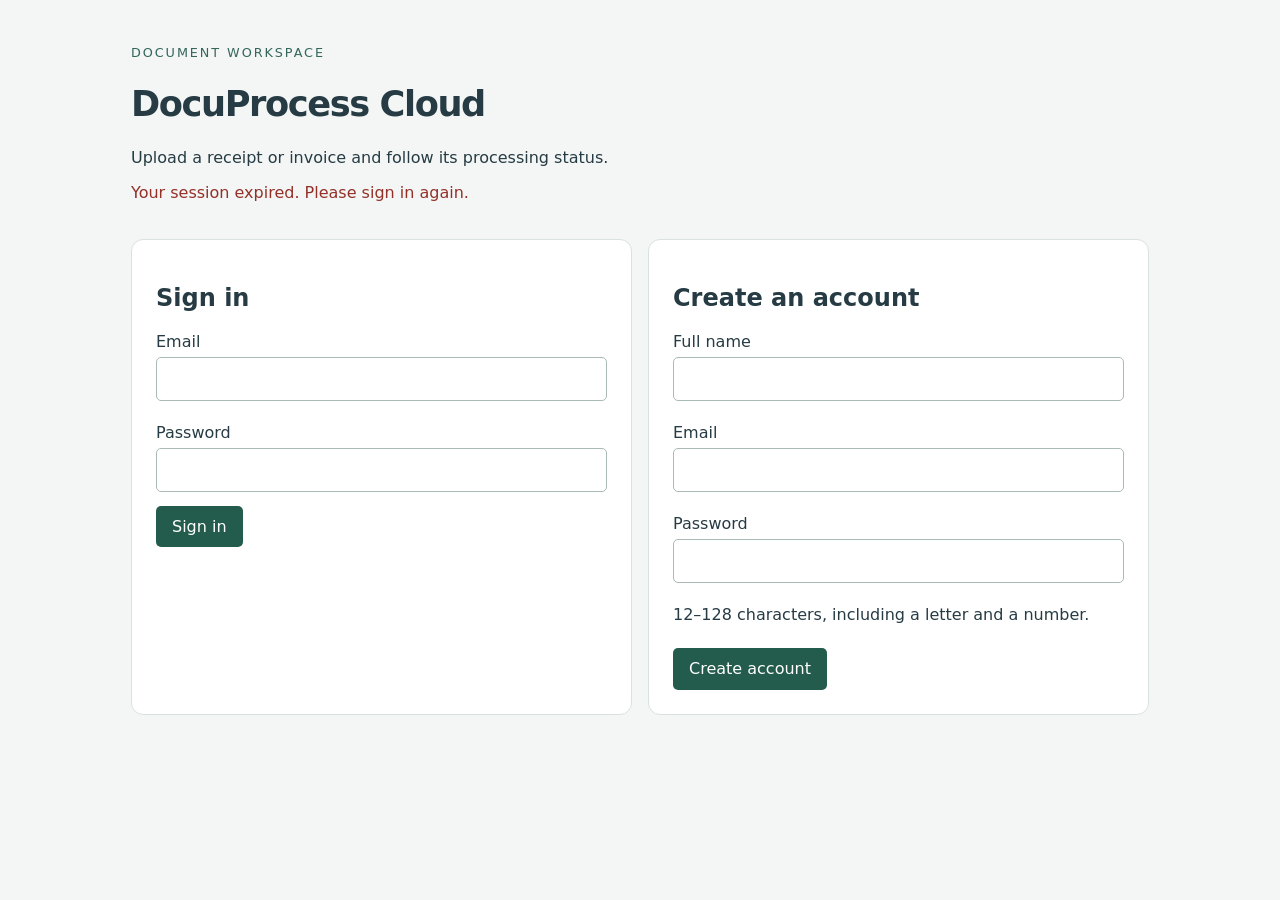
==== app/frontend/dashboard.html @ cd3b8e0f "feat(app): implement local document processing flow Implement authentication, document upload, OCR p" ====
<!doctype html><html lang="en"><head><meta charset="utf-8"><meta name="viewport" content="width=device-width,initial-scale=1"><meta http-equiv="Content-Security-Policy" content="default-src 'self'; connect-src 'self'; img-src 'self' data:; style-src 'self'; script-src 'self'"><link rel="stylesheet" href="assets/app.css"><title>Document dashboard</title></head><body><main><header><h1>Your documents</h1><button id="logout">Sign out</button></header><p id="notice" role="status"></p><section><h2>Upload a document</h2><form method="post" id="upload"><label for="file">One-page PDF, PNG or JPEG, up to 5 MiB</label><input id="file" name="file" type="file" accept="application/pdf,image/png,image/jpeg" required aria-describedby="notice"><button disabled>Upload document</button></form></section><section><h2>Processing history</h2><div class="table-wrap"><table><thead><tr><th>File</th><th>Uploaded</th><th>Status</th><th>Total</th></tr></thead><tbody id="history"></tbody></table></div><button id="more" hidden>Load more</button></section></main><script type="module" src="assets/dashboard.js"></script></body></html>
---- app/frontend/assets/app.css ----
:root{font-family:system-ui,sans-serif;color:#263b43;background:#f3f6f5}*{box-sizing:border-box}body{margin:0}main{max-width:1050px;margin:auto;padding:2rem 1rem}h1{font-size:2.2rem;letter-spacing:-.04em}.eyebrow{color:#34665a;text-transform:uppercase;font-size:.8rem;letter-spacing:.15em}section{background:white;border:1px solid #d9e2dd;border-radius:12px;padding:1.5rem;margin:1rem 0}.columns{display:grid;grid-template-columns:repeat(auto-fit,minmax(min(100%,320px),1fr));gap:1rem}label{display:block;margin-top:1rem}input{width:100%;padding:.7rem;font:inherit;border:1px solid #a9bbb3;border-radius:5px;margin:.4rem 0}button{font:inherit;background:#235b4c;color:white;border:0;padding:.7rem 1rem;border-radius:5px;cursor:pointer;margin-top:.5rem}button:disabled{opacity:.6;cursor:wait}a{color:#205b68}header{display:flex;justify-content:space-between;align-items:center;gap:1rem}#notice{min-height:1.5rem;color:#933128}.table-wrap{overflow:auto}table{width:100%;border-collapse:collapse}th,td{text-align:left;padding:.8rem;border-bottom:1px solid #e1e8e4;overflow-wrap:anywhere}dl{display:grid;grid-template-columns:minmax(100px,1fr) 2fr;gap:.7rem}dd{margin:0;overflow-wrap:anywhere}dt{font-weight:600}pre{white-space:pre-wrap;overflow-wrap:anywhere}:focus-visible{outline:3px solid #ae6f1d;outline-offset:3px}@media(max-width:480px){main{padding:1rem .6rem}section{padding:1rem}h1{font-size:1.7rem}th,td{padding:.4rem;font-size:.85rem}}
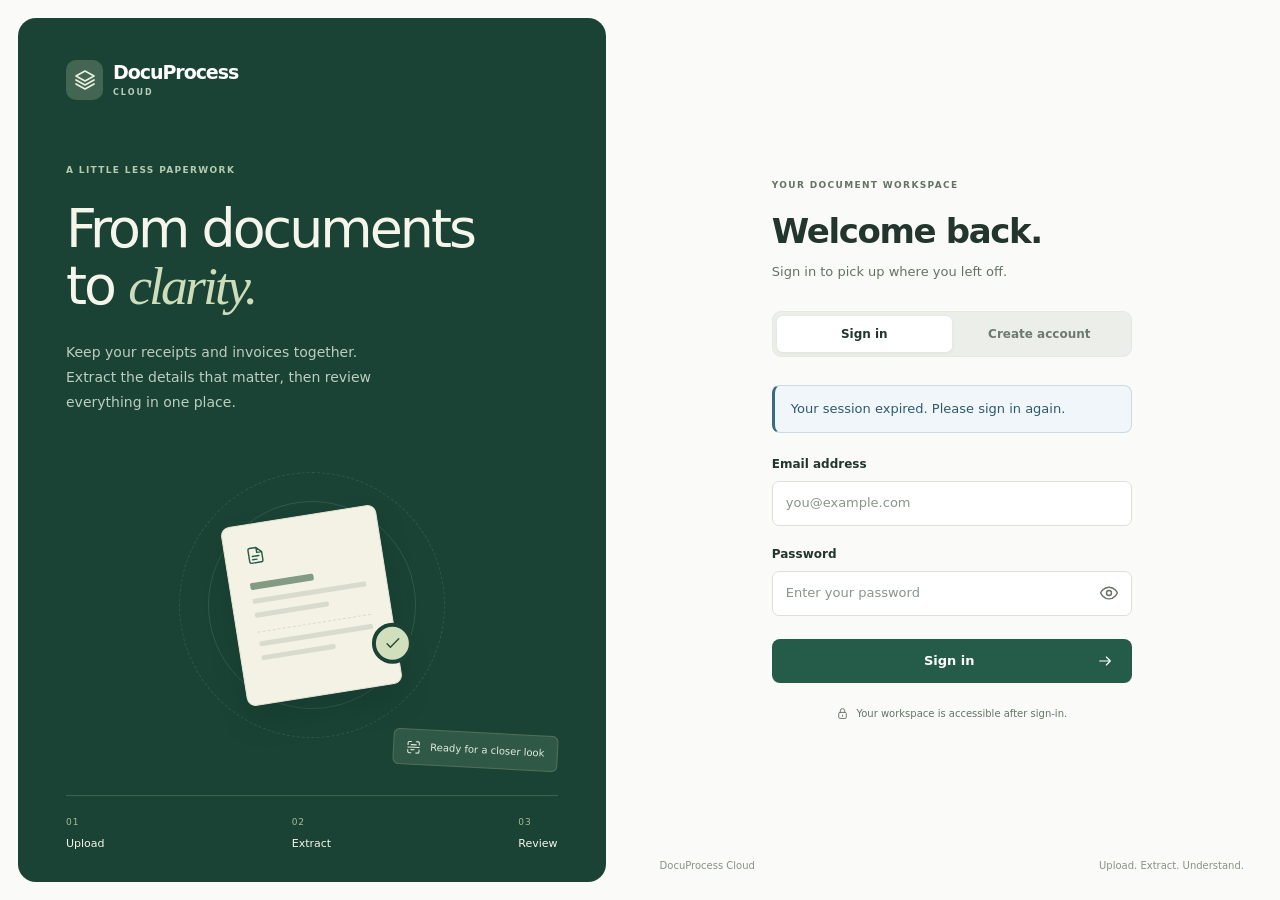
==== commit 625d18bb: "feat(frontend): improve document workspace experience Refresh authentication, document history and r" ====
--- a/app/frontend/dashboard.html
+++ b/app/frontend/dashboard.html
@@ -1 +1,56 @@
-<!doctype html><html lang="en"><head><meta charset="utf-8"><meta name="viewport" content="width=device-width,initial-scale=1"><meta http-equiv="Content-Security-Policy" content="default-src 'self'; connect-src 'self'; img-src 'self' data:; style-src 'self'; script-src 'self'"><link rel="stylesheet" href="assets/app.css"><title>Document dashboard</title></head><body><main><header><h1>Your documents</h1><button id="logout">Sign out</button></header><p id="notice" role="status"></p><section><h2>Upload a document</h2><form method="post" id="upload"><label for="file">One-page PDF, PNG or JPEG, up to 5 MiB</label><input id="file" name="file" type="file" accept="application/pdf,image/png,image/jpeg" required aria-describedby="notice"><button disabled>Upload document</button></form></section><section><h2>Processing history</h2><div class="table-wrap"><table><thead><tr><th>File</th><th>Uploaded</th><th>Status</th><th>Total</th></tr></thead><tbody id="history"></tbody></table></div><button id="more" hidden>Load more</button></section></main><script type="module" src="assets/dashboard.js"></script></body></html>+<!doctype html>
+<html lang="en">
+<head>
+  <meta charset="utf-8">
+  <meta name="viewport" content="width=device-width, initial-scale=1">
+  <meta http-equiv="Content-Security-Policy" content="default-src 'self'; connect-src 'self'; img-src 'self' data:; style-src 'self'; script-src 'self'">
+  <link rel="stylesheet" href="assets/app.css">
+  <title>Documents | DocuProcess Cloud</title>
+</head>
+<body class="workspace-page">
+<a class="skip-link" href="#main-content">Skip to content</a>
+<aside class="sidebar">
+  <a class="brand" href="dashboard.html" aria-label="DocuProcess Cloud home"><span class="brand-mark"><svg class="icon" aria-hidden="true" focusable="false"><use href="assets/icons.svg#layers"></use></svg></span><span>DocuProcess<span class="brand-subtitle">CLOUD</span></span></a>
+  <p class="nav-label">WORKSPACE</p>
+  <nav class="workspace-nav" aria-label="Workspace">
+    <a aria-label="Documents" class="nav-link is-active" href="dashboard.html" aria-current="page"><svg class="icon" aria-hidden="true" focusable="false"><use href="assets/icons.svg#folder"></use></svg><span>Documents</span><svg class="icon nav-chevron" aria-hidden="true" focusable="false"><use href="assets/icons.svg#chevron-right"></use></svg></a>
+    <a class="nav-link" href="dashboard.html#upload-panel"><svg class="icon" aria-hidden="true" focusable="false"><use href="assets/icons.svg#upload"></use></svg><span>Upload document</span></a>
+  </nav>
+  <div class="sidebar-note"><svg class="icon" aria-hidden="true" focusable="false"><use href="assets/icons.svg#scan"></use></svg><p>A clearer view of<br>your paperwork.</p></div>
+  <div class="account">
+    <span class="avatar" id="account-avatar" aria-hidden="true">·</span>
+    <div class="account-copy"><span id="account-name">Your account</span><span id="account-role">Document workspace</span></div>
+    <button class="icon-button logout" id="logout" type="button" disabled aria-label="Sign out" title="Sign out"><svg class="icon" aria-hidden="true" focusable="false"><use href="assets/icons.svg#logout"></use></svg></button>
+  </div>
+</aside>
+<div class="workspace">
+  <div class="topbar"><nav class="breadcrumbs" aria-label="Breadcrumb"><span>Workspace</span><svg class="icon" aria-hidden="true" focusable="false"><use href="assets/icons.svg#chevron-right"></use></svg><span aria-current="page">Documents</span></nav><span class="topbar-caption"><svg class="icon" aria-hidden="true" focusable="false"><use href="assets/icons.svg#layers"></use></svg> Document workspace</span></div>
+  <main id="main-content" class="main-content">
+    <header class="page-header"><div><span class="eyebrow">YOUR WORKSPACE, IN ORDER</span><h1>Documents<span class="heading-dot">.</span></h1><p class="muted">A home for your receipts, invoices, and the details inside them.</p></div><a class="button button--primary" href="#upload-panel"><svg class="icon" aria-hidden="true" focusable="false"><use href="assets/icons.svg#plus"></use></svg> Upload document</a></header>
+    <div id="notice" class="notice" role="status" aria-live="polite" hidden></div>
+    <section class="stats-grid" aria-label="Summary of loaded documents">
+      <div class="stat-card"><span class="stat-icon"><svg class="icon" aria-hidden="true" focusable="false"><use href="assets/icons.svg#folder"></use></svg></span><div><span class="stat-label">Documents loaded</span><strong id="stat-total">—</strong><span class="stat-note">In this view</span></div></div>
+      <div class="stat-card"><span class="stat-icon stat-icon--teal"><svg class="icon" aria-hidden="true" focusable="false"><use href="assets/icons.svg#activity"></use></svg></span><div><span class="stat-label">In progress</span><strong id="stat-processing">—</strong><span class="stat-note">Queued or processing</span></div></div>
+      <div class="stat-card"><span class="stat-icon stat-icon--amber"><svg class="icon" aria-hidden="true" focusable="false"><use href="assets/icons.svg#alert"></use></svg></span><div><span class="stat-label">Needs attention</span><strong id="stat-review">—</strong><span class="stat-note">Partial or failed results</span></div></div>
+    </section>
+    <section class="panel upload-panel" id="upload-panel" aria-labelledby="upload-heading">
+      <div class="upload-intro"><span class="section-kicker">START WITH A DOCUMENT</span><h2 id="upload-heading">Let’s take a closer look.</h2><p class="muted">Add a receipt or invoice. We’ll extract its details while you get on with your day.</p><span class="format-note"><svg class="icon" aria-hidden="true" focusable="false"><use href="assets/icons.svg#document"></use></svg> One-page PDF, PNG or JPEG · Up to 5 MiB</span></div>
+      <form method="post" id="upload" class="upload-form" aria-describedby="notice upload-help">
+        <div class="upload-field"><input class="visually-hidden" id="file" name="file" type="file" accept="application/pdf,image/png,image/jpeg" required aria-describedby="upload-help selected-file notice"><label class="dropzone" for="file" id="dropzone"><span class="upload-symbol"><svg class="icon" aria-hidden="true" focusable="false"><use href="assets/icons.svg#upload"></use></svg></span><strong>Choose a file <span>or drop it here</span></strong><span id="upload-help">PDF, PNG or JPEG · Maximum 5 MiB</span></label></div>
+        <div class="selected-file" id="selected-file" hidden><span class="file-type-icon"><svg class="icon" aria-hidden="true" focusable="false"><use href="assets/icons.svg#document"></use></svg></span><div><strong id="selected-name"></strong><span id="selected-size"></span></div><button class="icon-button" id="clear-file" type="button" aria-label="Remove selected file"><svg class="icon" aria-hidden="true" focusable="false"><use href="assets/icons.svg#x"></use></svg></button></div>
+        <div class="upload-actions"><span class="field-help">One document at a time.</span><button class="button button--primary" type="submit" id="upload-submit" disabled><span>Process document</span><svg class="icon" aria-hidden="true" focusable="false"><use href="assets/icons.svg#arrow-right"></use></svg></button></div>
+      </form>
+    </section>
+    <section class="panel history-panel" aria-labelledby="history-heading">
+      <div class="panel-heading"><div><h2 id="history-heading">Recent documents</h2><p class="muted">Follow progress and open any document to see its details.</p></div><button class="button button--secondary button--small" id="refresh" type="button"><svg class="icon" aria-hidden="true" focusable="false"><use href="assets/icons.svg#refresh"></use></svg> Refresh</button></div>
+      <div class="history-toolbar"><div class="search-field"><svg class="icon" aria-hidden="true" focusable="false"><use href="assets/icons.svg#search"></use></svg><label class="visually-hidden" for="search">Search loaded documents by filename</label><input id="search" type="search" placeholder="Search by filename…" autocomplete="off"></div><div class="filter-field"><label class="visually-hidden" for="status-filter">Filter loaded documents by status</label><select id="status-filter"><option value="ALL">All statuses</option><option value="PENDING">Pending</option><option value="RUNNING">Processing</option><option value="COMPLETED">Completed</option><option value="PARTIAL">Needs review</option><option value="FAILED">Failed</option></select></div></div>
+      <p class="history-count" id="history-count" aria-live="polite">Loading your documents…</p>
+      <div class="table-wrap" id="history-table" hidden><table><thead><tr><th scope="col">Document</th><th scope="col">Uploaded</th><th scope="col">Status</th><th scope="col">Total</th><th scope="col"><span class="visually-hidden">Open document</span></th></tr></thead><tbody id="history"></tbody></table></div>
+      <div class="empty-state" id="history-state" role="status"><span class="empty-icon"><svg class="icon" aria-hidden="true" focusable="false"><use href="assets/icons.svg#folder"></use></svg></span><h3 id="history-state-title">Getting your workspace ready</h3><p id="history-state-description">Your documents will appear here in a moment.</p><button class="button button--secondary button--small" id="history-retry" type="button" hidden>Try again</button><button class="button button--secondary button--small" id="clear-filters" type="button" hidden>Clear filters</button></div>
+      <div class="history-footer"><span class="field-help">Search and summaries cover loaded documents.</span><button class="button button--secondary button--small" id="more" type="button" hidden>Load more <svg class="icon" aria-hidden="true" focusable="false"><use href="assets/icons.svg#arrow-down"></use></svg></button></div>
+    </section>
+    <footer class="workspace-footer"><span>DocuProcess Cloud</span><span>A clearer view of your documents.</span></footer>
+  </main>
+</div>
+<script type="module" src="assets/dashboard.js"></script>
+</body></html>
--- a/app/frontend/assets/app.css
+++ b/app/frontend/assets/app.css
@@ -1 +1,422 @@
-:root{font-family:system-ui,sans-serif;color:#263b43;background:#f3f6f5}*{box-sizing:border-box}body{margin:0}main{max-width:1050px;margin:auto;padding:2rem 1rem}h1{font-size:2.2rem;letter-spacing:-.04em}.eyebrow{color:#34665a;text-transform:uppercase;font-size:.8rem;letter-spacing:.15em}section{background:white;border:1px solid #d9e2dd;border-radius:12px;padding:1.5rem;margin:1rem 0}.columns{display:grid;grid-template-columns:repeat(auto-fit,minmax(min(100%,320px),1fr));gap:1rem}label{display:block;margin-top:1rem}input{width:100%;padding:.7rem;font:inherit;border:1px solid #a9bbb3;border-radius:5px;margin:.4rem 0}button{font:inherit;background:#235b4c;color:white;border:0;padding:.7rem 1rem;border-radius:5px;cursor:pointer;margin-top:.5rem}button:disabled{opacity:.6;cursor:wait}a{color:#205b68}header{display:flex;justify-content:space-between;align-items:center;gap:1rem}#notice{min-height:1.5rem;color:#933128}.table-wrap{overflow:auto}table{width:100%;border-collapse:collapse}th,td{text-align:left;padding:.8rem;border-bottom:1px solid #e1e8e4;overflow-wrap:anywhere}dl{display:grid;grid-template-columns:minmax(100px,1fr) 2fr;gap:.7rem}dd{margin:0;overflow-wrap:anywhere}dt{font-weight:600}pre{white-space:pre-wrap;overflow-wrap:anywhere}:focus-visible{outline:3px solid #ae6f1d;outline-offset:3px}@media(max-width:480px){main{padding:1rem .6rem}section{padding:1rem}h1{font-size:1.7rem}th,td{padding:.4rem;font-size:.85rem}}
+
+:root {
+  color-scheme: light;
+  --ink: #22352e;
+  --muted: #657264;
+  --green: #245c49;
+  --green-dark: #173e31;
+  --green-soft: #eaf2ec;
+  --canvas: #f5f6f3;
+  --surface: #fff;
+  --border: #e1e6df;
+  --amber: #946016;
+  --amber-soft: #fcf5e9;
+  --red: #ab4034;
+  font-family: "Segoe UI", system-ui, -apple-system, sans-serif;
+  font-size: 14px;
+  line-height: 1.55;
+  color: var(--ink);
+  background: var(--canvas);
+}
+* { box-sizing: border-box; }
+[hidden] { display: none !important; }
+body { margin: 0; }
+button, input, select { font: inherit; }
+button, a, input, select, summary { -webkit-tap-highlight-color: transparent; }
+button, select, summary { cursor: pointer; }
+a { color: var(--green); text-decoration: none; }
+a:hover { text-decoration: underline; }
+button { color: inherit; }
+button:disabled { opacity: .5; cursor: not-allowed; }
+h1, h2, h3, p { margin: 0; }
+h1, h2, h3 { line-height: 1.2; }
+h1 { font-size: 38px; font-weight: 650; letter-spacing: -.045em; }
+h2 { font-size: 19px; font-weight: 650; letter-spacing: -.025em; }
+h3 { font-size: 16px; font-weight: 600; }
+:focus-visible { outline: 3px solid #b0812e; outline-offset: 4px; }
+.icon { display: inline-block; width: 20px; height: 20px; flex-shrink: 0; fill: none; stroke: currentColor; stroke-width: 1.7; stroke-linecap: round; stroke-linejoin: round; vertical-align: middle; }
+.muted { color: var(--muted); line-height: 1.7; }
+.eyebrow, .section-kicker, .nav-label { font-size: 10px; font-weight: 650; letter-spacing: .15em; }
+.eyebrow { display: block; color: var(--green); margin-bottom: 10px; }
+.section-kicker { display: block; color: var(--muted); margin-bottom: 10px; }
+.field-help { font-size: 12px; line-height: 1.6; color: var(--muted); }
+.visually-hidden { position: absolute; width: 1px; height: 1px; padding: 0; margin: -1px; overflow: hidden; clip: rect(0, 0, 0, 0); white-space: nowrap; border: 0; }
+.skip-link { position: fixed; left: 16px; top: -100px; z-index: 100; background: var(--surface); padding: 12px 18px; border-radius: 8px; }
+.skip-link:focus { top: 16px; }
+.button { border: 1px solid transparent; display: inline-flex; align-items: center; justify-content: center; gap: 9px; padding: 11px 18px; min-height: 44px; border-radius: 8px; font-weight: 600; font-size: 13px; white-space: nowrap; transition: background .15s, border-color .15s; }
+.button:hover { text-decoration: none; }
+.button--primary { background: var(--green); color: #fff; }
+.button--primary:hover:not(:disabled) { background: var(--green-dark); }
+.button--secondary { background: #fff; border-color: var(--border); color: var(--ink); }
+.button--secondary:hover:not(:disabled) { background: #f7f9f6; border-color: #b8c7bb; }
+.button--small { min-height: 36px; padding: 7px 12px; font-size: 12px; }
+.button--small .icon { width: 16px; height: 16px; }
+.icon-button { display: inline-flex; align-items: center; justify-content: center; padding: 9px; width: 38px; height: 38px; border: 1px solid transparent; border-radius: 8px; background: transparent; color: var(--muted); }
+.icon-button:hover { color: var(--green); background: var(--green-soft); }
+.brand { display: inline-flex; align-items: center; gap: 10px; color: var(--ink); font-size: 19px; line-height: 1.1; font-weight: 650; letter-spacing: -.055em; }
+.brand:hover { text-decoration: none; }
+.brand-mark { display: grid; place-items: center; background: var(--green); color: white; width: 37px; height: 40px; border-radius: 10px; }
+.brand-mark .icon { width: 24px; height: 24px; }
+.brand-subtitle { display: block; margin-top: 6px; font-size: 8px; font-weight: 600; letter-spacing: .25em; color: var(--muted); }
+.notice { padding: 13px 16px; border: 1px solid #e7c7c1; border-left: 3px solid var(--red); border-radius: 8px; background: #fff5f2; color: #8e3529; font-size: 13px; margin: 0 0 22px; overflow-wrap: anywhere; }
+.notice--success { border-color: #c1d9c6; border-left-color: var(--green); background: #edf5ee; color: var(--green-dark); }
+.notice--info { border-color: #cad9e3; border-left-color: #3c6a83; background: #f0f6f9; color: #2f596c; }
+
+/* Account access */
+.auth-page { background: #fafbf8; }
+.auth-layout { min-height: 100svh; display: grid; grid-template-columns: minmax(390px, .95fr) minmax(440px, 1fr); }
+.auth-story { margin: 18px; padding: 42px 48px 30px; border-radius: 18px; background: #1a4335; color: #f6f5ec; display: flex; flex-direction: column; min-height: 730px; position: relative; overflow: hidden; }
+.auth-story .brand { color: #fff; align-self: flex-start; }
+.auth-story .brand-mark { background: #426652; color: #e9efdf; }
+.auth-story .brand-subtitle { color: #b9cdbd; }
+.story-copy { margin-top: 64px; max-width: 420px; position: relative; z-index: 1; }
+.auth-story .eyebrow { color: #b5cbb0; margin-bottom: 22px; font-size: 9px; }
+.story-copy h1 { font-size: clamp(42px, 4.2vw, 66px); letter-spacing: -.055em; font-weight: 500; line-height: 1.07; }
+.story-copy em { font-family: Georgia, "Times New Roman", serif; font-weight: 400; color: #cdddba; }
+.story-copy p { color: #bccdc1; margin-top: 24px; max-width: 345px; line-height: 1.8; font-size: 14px; }
+.document-scene { position: relative; min-height: 235px; display: grid; place-items: center; flex: 1; margin: 16px 0; }
+.scene-grid { position: absolute; border: 1px solid #527260; border-radius: 50%; height: 208px; width: 208px; opacity: .45; }
+.scene-grid::before { content: ""; position: absolute; inset: -30px; border-radius: 50%; border: 1px dashed #527260; }
+.paper { position: relative; background: #f4f1e5; border: 1px solid #e7e5d8; border-radius: 9px; width: 157px; height: 181px; padding: 20px; transform: rotate(-9deg); box-shadow: 0 16px 26px #0b2a2340; }
+.paper-icon { display: block; color: var(--green); margin-bottom: 16px; }
+.paper-line { display: block; background: #d9dbce; height: 5px; width: 100%; border-radius: 2px; margin-top: 9px; }
+.paper-line--title { background: #839b83; width: 56%; height: 7px; }
+.paper-line--short { width: 65%; }
+.paper-divider { margin-top: 14px; border-top: 1px dashed #d9dbce; }
+.paper-check { position: absolute; right: -17px; bottom: 19px; height: 41px; width: 41px; display: grid; place-items: center; border-radius: 50%; background: #d1dfbd; border: 4px solid #1a4335; color: #274b35; transform: rotate(9deg); }
+.scene-label { position: absolute; bottom: 12px; right: 0; font-size: 10px; background: #2f5846; border: 1px solid #52705a; color: #e4ecdc; padding: 9px 12px; border-radius: 6px; transform: rotate(3deg); }
+.scene-label .icon { width: 15px; height: 15px; margin-right: 6px; }
+.workflow { display: flex; justify-content: space-between; padding: 20px 0 0; margin: 0; list-style: none; border-top: 1px solid #406250; font-size: 11px; gap: 10px; }
+.workflow span { display: block; color: #a6bd9a; margin-bottom: 5px; font-size: 9px; letter-spacing: .1em; }
+.auth-main { display: flex; flex-direction: column; align-items: center; justify-content: center; padding: 70px 52px; position: relative; min-width: 0; }
+.auth-card { width: 100%; max-width: 360px; }
+.auth-card > .eyebrow { font-size: 9px; color: var(--muted); margin-bottom: 18px; }
+.auth-card h2 { font-size: 34px; letter-spacing: -.04em; margin-bottom: 9px; }
+.auth-card > .muted { font-size: 13px; }
+.auth-tabs { display: flex; background: #ecefe9; border: 1px solid #e5e9df; padding: 4px; border-radius: 9px; margin: 28px 0; }
+.auth-tabs button { flex: 1; padding: 9px 12px; border: 0; border-radius: 6px; font-size: 12px; color: #6c7a70; background: transparent; font-weight: 600; }
+.auth-tabs button[aria-selected="true"] { background: #fff; box-shadow: 0 1px 4px #23372b12; color: var(--ink); }
+.form-field { margin-bottom: 19px; }
+.form-field label { display: block; font-weight: 600; font-size: 12px; margin-bottom: 7px; }
+.form-field input { display: block; width: 100%; min-width: 0; min-height: 45px; border: 1px solid #dce1d7; border-radius: 7px; padding: 11px 13px; background: #fff; color: var(--ink); font-size: 13px; }
+.form-field input::placeholder { color: #89948a; }
+.form-field input:focus { border-color: #72917b; }
+.password-field { position: relative; }
+.password-field input { padding-right: 48px; }
+.password-toggle { border: 0; border-radius: 6px; background: transparent; position: absolute; right: 4px; top: 4px; display: grid; place-items: center; height: 37px; width: 37px; color: var(--muted); }
+.password-toggle[aria-pressed="true"] { background: var(--green-soft); color: var(--green); }
+.form-field .field-help { margin-top: 8px; font-size: 11px; }
+.auth-submit { width: 100%; margin-top: 4px; }
+.auth-submit .icon { width: 16px; height: 16px; margin-left: auto; }
+.auth-submit span { margin-left: auto; padding-left: 20px; }
+.auth-footnote { display: flex; align-items: center; justify-content: center; gap: 7px; font-size: 10px; color: var(--muted); margin-top: 23px; }
+.auth-footnote .icon { width: 13px; height: 13px; }
+.auth-footer { position: absolute; bottom: 27px; left: 36px; right: 36px; display: flex; justify-content: space-between; gap: 16px; font-size: 10px; color: #899184; }
+
+/* Workspace */
+.sidebar { position: fixed; inset: 0 auto 0 0; width: 224px; padding: 30px 18px 20px; background: #fbfcf9; border-right: 1px solid var(--border); display: flex; flex-direction: column; z-index: 20; }
+.sidebar .brand { margin: 0 6px 43px; font-size: 18px; gap: 9px; }
+.sidebar .brand-mark { width: 34px; height: 37px; }
+.nav-label { color: var(--muted); font-size: 9px; margin: 0 13px 10px; }
+.workspace-nav { display: grid; gap: 5px; }
+.nav-link { display: flex; gap: 11px; align-items: center; border-radius: 7px; padding: 11px 12px; font-size: 13px; color: #6a766b; }
+.nav-link:hover { text-decoration: none; background: #f0f4ed; color: var(--green); }
+.nav-link.is-active { background: #eaf0e7; color: #28553c; font-weight: 600; }
+.nav-link .icon { width: 18px; height: 18px; }
+.nav-chevron { margin-left: auto; width: 13px !important; opacity: .7; }
+.sidebar-note { margin-top: auto; color: #83917f; padding: 26px 12px; font-size: 11px; }
+.sidebar-note > .icon { width: 23px; height: 23px; margin-bottom: 11px; color: #91a28c; }
+.account { display: flex; align-items: center; gap: 8px; border-top: 1px solid var(--border); padding: 18px 2px 0; min-width: 0; }
+.avatar { width: 31px; height: 31px; flex-shrink: 0; display: grid; place-items: center; border-radius: 50%; color: var(--green); background: #e5edde; font-size: 12px; font-weight: 600; }
+.account-copy { display: grid; min-width: 0; flex: 1; }
+#account-name { font-size: 11px; font-weight: 600; overflow: hidden; text-overflow: ellipsis; white-space: nowrap; }
+#account-role { font-size: 9px; color: var(--muted); margin-top: 3px; }
+.logout { width: 29px; padding: 5px; }
+.logout .icon { width: 17px; height: 17px; }
+.workspace { margin-left: 224px; min-width: 0; }
+.topbar { min-height: 65px; padding: 16px 36px; display: flex; align-items: center; justify-content: space-between; gap: 20px; background: var(--surface); border-bottom: 1px solid var(--border); }
+.breadcrumbs { display: flex; align-items: center; gap: 10px; font-size: 11px; color: #8a948a; }
+.breadcrumbs .icon { width: 12px; height: 12px; color: #a3ada1; }
+.breadcrumbs [aria-current] { color: #445647; }
+.topbar-caption { display: inline-flex; align-items: center; gap: 7px; font-size: 10px; color: var(--muted); }
+.topbar-caption .icon { width: 14px; height: 14px; }
+.main-content { padding: 35px 36px 0; max-width: 1400px; margin: auto; }
+.page-header { display: flex; align-items: center; justify-content: space-between; gap: 22px; margin-bottom: 28px; }
+.page-header .eyebrow { font-size: 9px; margin-bottom: 11px; color: #7c8a78; }
+.page-header .muted { font-size: 12px; margin-top: 11px; }
+.heading-dot { color: #7e9b65; }
+.panel { background: var(--surface); border: 1px solid var(--border); border-radius: 11px; overflow: hidden; }
+.panel-heading { display: flex; align-items: flex-start; justify-content: space-between; gap: 16px; padding: 24px; }
+.panel-heading h2 { font-size: 17px; }
+.panel-heading .muted { font-size: 11px; margin-top: 7px; }
+.panel-heading .section-kicker { font-size: 8px; margin-bottom: 9px; }
+.panel-heading-icon { color: #7b8b78; }
+.stats-grid { display: grid; grid-template-columns: repeat(3, minmax(0, 1fr)); gap: 16px; margin-bottom: 22px; }
+.stat-card { display: flex; align-items: flex-start; gap: 15px; background: var(--surface); border: 1px solid var(--border); padding: 21px; border-radius: 10px; }
+.stat-icon { display: grid; place-items: center; background: #f0f2eb; color: #60714f; width: 38px; height: 38px; border-radius: 9px; }
+.stat-icon--teal { background: #eaf2ef; color: #3c7b6b; }
+.stat-icon--amber { background: #faf3e5; color: #b28a39; }
+.stat-card > div { display: flex; flex-direction: column; }
+.stat-label { font-size: 12px; color: #6a7869; }
+.stat-card strong { font-size: 30px; font-weight: 600; line-height: 1.3; letter-spacing: -.04em; margin: 5px 0 2px; font-variant-numeric: tabular-nums; }
+.stat-note { color: var(--muted); font-size: 11px; }
+.upload-panel { display: grid; grid-template-columns: .9fr 1.15fr; gap: 32px; padding: 27px; margin-bottom: 26px; scroll-margin-top: 24px; }
+.upload-intro { display: flex; flex-direction: column; justify-content: center; align-items: flex-start; }
+.upload-intro .section-kicker { font-size: 8px; color: #7e8d74; }
+.upload-intro h2 { font-size: 23px; max-width: 260px; letter-spacing: -.035em; }
+.upload-intro .muted { font-size: 13px; max-width: 290px; margin: 12px 0 20px; }
+.format-note { display: inline-flex; align-items: center; gap: 6px; font-size: 10px; color: var(--muted); }
+.format-note .icon { width: 14px; height: 14px; }
+.upload-form { min-width: 0; }
+.upload-field { position: relative; }
+.dropzone { display: flex; align-items: center; flex-direction: column; justify-content: center; cursor: pointer; min-height: 155px; padding: 20px 10px; border: 1px dashed #bacab7; background: #fafcf8; border-radius: 9px; text-align: center; }
+.dropzone:hover, .dropzone.is-dragging { border-color: var(--green); background: #f0f5eb; }
+.upload-field:focus-within .dropzone { outline: 3px solid #b0812e; outline-offset: 3px; }
+.upload-symbol { display: grid; place-items: center; background: white; border: 1px solid #e2e9db; border-radius: 9px; width: 39px; height: 39px; color: var(--green); margin-bottom: 11px; }
+.dropzone strong { font-size: 12px; color: var(--green); font-weight: 600; }
+.dropzone strong span { color: #6e7b68; font-weight: 400; }
+#upload-help { font-size: 10px; color: var(--muted); margin-top: 5px; }
+.upload-actions { display: flex; align-items: center; justify-content: space-between; gap: 12px; padding-top: 14px; }
+.upload-actions .field-help { font-size: 10px; }
+.upload-actions .button { min-height: 38px; padding: 8px 14px; font-size: 11px; }
+.upload-actions .icon { width: 16px; height: 16px; }
+.selected-file { display: flex; align-items: center; gap: 10px; padding: 12px 0 0; min-width: 0; }
+.selected-file > div { display: flex; flex: 1; flex-direction: column; min-width: 0; }
+#selected-name { overflow: hidden; text-overflow: ellipsis; white-space: nowrap; font-size: 11px; font-weight: 600; }
+#selected-size { font-size: 10px; color: var(--muted); }
+.file-type-icon { display: grid; place-items: center; width: 33px; height: 37px; background: #eef2e9; border: 1px solid #e4e9dc; border-radius: 6px; color: #6b815e; flex-shrink: 0; }
+.file-type-icon .icon { width: 17px; height: 17px; }
+.history-toolbar { display: flex; align-items: center; gap: 12px; padding: 0 24px 15px; }
+.search-field { position: relative; flex: 1; max-width: 345px; }
+.search-field > .icon { position: absolute; top: 11px; left: 11px; width: 16px; height: 16px; color: #9ba497; pointer-events: none; }
+.search-field input { width: 100%; border: 1px solid var(--border); background: #fbfcf9; border-radius: 7px; padding: 9px 11px 9px 34px; min-height: 38px; font-size: 11px; color: var(--ink); }
+.search-field input::placeholder { color: #909b89; }
+.filter-field { margin-left: auto; }
+.filter-field select { border: 1px solid var(--border); border-radius: 7px; padding: 9px 26px 9px 10px; min-height: 38px; color: #53634e; font-size: 11px; background: #fff; }
+.history-count { padding: 0 24px 12px; font-size: 11px; color: var(--muted); }
+.table-wrap { position: relative; width: 100%; overflow-x: auto; }
+table { width: 100%; border-collapse: collapse; text-align: left; }
+.history-panel table { min-width: 590px; }
+th { padding: 11px 22px; background: #f8faf6; color: var(--muted); border-top: 1px solid #e9ede4; border-bottom: 1px solid #e9ede4; font-size: 10px; font-weight: 600; letter-spacing: .05em; text-transform: uppercase; }
+td { padding: 17px 22px; border-bottom: 1px solid #edf0e9; font-size: 12px; color: #61705a; vertical-align: middle; }
+tbody tr:last-child td { border-bottom: 0; }
+tbody tr:hover { background: #fcfdfb; }
+.file-cell { display: flex; align-items: center; gap: 11px; min-width: 170px; max-width: 350px; }
+.file-copy { display: grid; min-width: 0; gap: 4px; }
+.file-copy a { color: #334b34; font-weight: 600; font-size: 12px; overflow-wrap: anywhere; }
+.file-copy small { color: var(--muted); font-size: 10px; }
+.table-amount { color: #3a5139; font-weight: 600; white-space: nowrap; font-variant-numeric: tabular-nums; }
+.row-link { color: #91a187; }
+.row-link .icon { width: 15px; height: 15px; }
+.history-footer { display: flex; align-items: center; justify-content: space-between; gap: 16px; padding: 17px 24px; border-top: 1px solid #edf0e8; }
+.history-footer .field-help { font-size: 10px; }
+.empty-state { display: flex; flex-direction: column; align-items: center; text-align: center; padding: 38px 22px 42px; }
+.empty-icon { display: grid; place-items: center; width: 50px; height: 50px; border-radius: 13px; background: #f0f4eb; color: #8a9b7b; margin-bottom: 16px; }
+.empty-icon .icon { width: 25px; height: 25px; }
+.empty-state h3 { font-size: 15px; margin-bottom: 9px; }
+.empty-state p { color: var(--muted); font-size: 11px; max-width: 330px; margin-bottom: 18px; }
+.status-badge { display: inline-flex; align-items: center; gap: 6px; padding: 5px 9px; border: 1px solid #e0e5da; border-radius: 6px; background: #f3f5f0; color: #7a8770; font-size: 11px; font-weight: 500; white-space: nowrap; }
+.status-badge::before { content: ""; border-radius: 50%; width: 5px; height: 5px; background: currentColor; }
+.status-badge[data-state="COMPLETED"] { color: #377747; background: #eff7ed; border-color: #d8e9d2; }
+.status-badge[data-state="RUNNING"] { color: #3a8071; background: #edf7f3; border-color: #d5e9de; }
+.status-badge[data-state="RUNNING"]::before { animation: pulse 1.5s ease-in-out infinite; }
+.status-badge[data-state="PARTIAL"] { color: #a97a23; background: #fcf7e9; border-color: #f0e2bd; }
+.status-badge[data-state="FAILED"] { color: #a64b3a; background: #fff2ec; border-color: #f0d4c5; }
+.workspace-footer { display: flex; justify-content: space-between; gap: 20px; padding: 25px 0; font-size: 9px; color: var(--muted); }
+
+/* Results */
+.back-link { display: inline-flex; align-items: center; gap: 6px; font-size: 11px; color: #839076; margin-bottom: 16px; }
+.back-link .icon { width: 14px; height: 14px; }
+.detail-header h1 { font-size: 29px; overflow-wrap: anywhere; }
+.detail-header > div:first-child { min-width: 0; }
+.detail-header-actions { display: flex; align-items: center; gap: 12px; flex-shrink: 0; }
+.processing-panel { margin-bottom: 20px; padding: 24px; }
+.processing-steps { display: grid; grid-template-columns: repeat(3, minmax(0, 1fr)); gap: 30px; list-style: none; margin: 0; padding: 0; }
+.processing-steps li { display: flex; align-items: center; gap: 12px; border-bottom: 2px solid #edf0e7; padding: 0 0 18px; color: #96a08a; font-size: 12px; }
+.processing-steps small { display: block; font-size: 10px; margin-top: 4px; color: #a3ab99; font-weight: 400; }
+.step-marker { display: grid; place-items: center; height: 33px; width: 33px; border-radius: 50%; border: 1px solid #e6ebdf; background: #f8faf4; flex-shrink: 0; }
+.step-marker .icon { width: 17px; height: 17px; }
+.processing-steps li.is-complete { color: #4c7850; border-color: #b8cfaa; }
+.processing-steps li.is-complete .step-marker { background: #eaf2e1; border-color: #dce6cc; }
+.processing-steps li.is-current { color: var(--green); border-color: var(--green); font-weight: 600; }
+.processing-steps li.is-current .step-marker { background: var(--green); border-color: var(--green); color: white; }
+.processing-steps li.is-failed { color: var(--red); border-color: #dcb2a0; }
+.processing-steps li.is-failed .step-marker { background: #f9ede5; color: var(--red); border-color: #eaccbc; }
+.processing-message { margin-top: 14px; color: #88937d; font-size: 11px; }
+.result-summary { display: grid; grid-template-columns: repeat(4, minmax(0, 1fr)); gap: 14px; margin-bottom: 24px; }
+.summary-card { display: flex; flex-direction: column; min-width: 0; padding: 22px 19px; background: white; border: 1px solid var(--border); border-radius: 10px; gap: 12px; }
+.summary-label { display: flex; align-items: center; gap: 7px; color: var(--muted); font-size: 10px; }
+.summary-label .icon { width: 15px; height: 15px; }
+.summary-card strong { color: #354f32; font-size: 17px; font-weight: 600; letter-spacing: -.03em; line-height: 1.3; overflow-wrap: anywhere; font-variant-numeric: tabular-nums; }
+.summary-card > span:last-child { font-size: 9px; color: var(--muted); margin-top: auto; }
+.summary-card--total { background: var(--green-dark); border-color: var(--green-dark); }
+.summary-card--total .summary-label { color: #b7c9ae; }
+.summary-card--total strong { color: #f5f7ed; font-size: 23px; font-weight: 500; }
+.summary-card--total > span:last-child { color: #a3bc9a; }
+.detail-grid { display: grid; grid-template-columns: minmax(0, 1.7fr) minmax(0, 1fr); gap: 22px; margin-bottom: 22px; align-items: start; }
+.field-grid { display: grid; grid-template-columns: repeat(2, minmax(0, 1fr)); margin: 0; padding: 0 24px 24px; gap: 0 22px; }
+.field-grid > div { border-top: 1px solid #ecf0e6; padding: 16px 0 0; margin-top: 13px; min-width: 0; }
+.field-grid dt { font-size: 11px; color: var(--muted); margin-bottom: 7px; }
+.field-grid dd { margin: 0; font-size: 13px; font-weight: 500; color: #425c3d; overflow-wrap: anywhere; font-variant-numeric: tabular-nums; }
+.field-grid .field-placeholder { grid-column: 1 / -1; color: #89967b; font-size: 12px; border-top: 0; }
+.detail-aside { display: grid; gap: 20px; }
+.count-badge { display: inline-grid; place-items: center; border-radius: 5px; min-width: 22px; padding: 2px 6px; background: #f2f4ec; color: #8b967f; font-size: 10px; }
+.validation-panel > .muted { margin: 0 24px 22px; font-size: 11px; }
+.warnings-list { list-style: none; padding: 0 22px; margin: 0; }
+.warnings-list li { padding: 12px 0 14px; border-top: 1px solid #eef0e9; font-size: 11px; color: #879476; overflow-wrap: anywhere; }
+.warnings-list li strong { display: block; font-size: 11px; color: #92703b; font-weight: 600; margin-bottom: 5px; }
+details.panel { padding: 19px 22px; }
+details.panel > summary { list-style: none; font-size: 12px; font-weight: 600; display: flex; justify-content: space-between; align-items: center; gap: 15px; }
+details.panel > summary::-webkit-details-marker { display: none; }
+details.panel > summary .icon { width: 16px; height: 16px; color: #96a088; }
+details.panel[open] > summary .icon { transform: rotate(180deg); }
+.confidence-panel > .field-help { font-size: 10px; margin-top: 15px; }
+.confidence-list { padding-top: 16px; }
+.confidence-entry { display: grid; grid-template-columns: 1fr auto; gap: 5px; margin-bottom: 14px; font-size: 10px; color: #839174; }
+.confidence-entry strong { font-size: 10px; font-weight: 500; color: #54724b; }
+.confidence-entry meter { grid-column: 1 / -1; width: 100%; height: 7px; accent-color: #7e9a69; }
+meter::-webkit-meter-bar { background: #edf1e6; border: 0; border-radius: 4px; }
+meter::-webkit-meter-optimum-value { background: #8da776; border-radius: 4px; }
+.line-items-panel { margin-bottom: 20px; }
+.line-items-empty { padding: 0 24px 24px; font-size: 11px; color: var(--muted); }
+.line-items-panel table { min-width: 500px; }
+.processing-details .field-grid { padding: 12px 0 0; grid-template-columns: repeat(3, minmax(0, 1fr)); }
+@keyframes pulse { 50% { opacity: .35; } }
+@media (min-width: 1500px) {
+  .auth-story { padding-left: 65px; padding-right: 65px; }
+  .story-copy { margin-top: 80px; }
+}
+@media (max-width: 1150px) {
+  .sidebar { width: 205px; }
+  .workspace { margin-left: 205px; }
+  .main-content { padding: 28px 25px 0; }
+  .topbar { padding-left: 25px; padding-right: 25px; }
+  .upload-panel { gap: 23px; padding: 23px; grid-template-columns: .9fr 1fr; }
+  .format-note { align-items: flex-start; font-size: 9px; }
+  .stat-card { padding: 17px; gap: 10px; }
+  .stat-icon { width: 31px; height: 31px; }
+  .stat-icon .icon { width: 17px; height: 17px; }
+  .stat-note { font-size: 9px; }
+  .detail-grid { grid-template-columns: minmax(0, 1.4fr) minmax(0, 1fr); }
+  .summary-card { padding: 17px 14px; }
+  .summary-card strong { font-size: 15px; }
+  .summary-card--total strong { font-size: 21px; }
+  td, th { padding-left: 17px; padding-right: 17px; }
+}
+@media (max-width: 920px) {
+  .sidebar { position: sticky; top: 0; inset: 0 0 auto; width: 100%; padding: 12px 21px; flex-direction: row; align-items: center; gap: 20px; border-right: 0; border-bottom: 1px solid var(--border); }
+  .sidebar .brand { margin: 0; font-size: 17px; }
+  .sidebar .brand-mark { width: 31px; height: 34px; }
+  .sidebar .brand-subtitle { font-size: 7px; }
+  .nav-label, .sidebar-note { display: none; }
+  .workspace-nav { margin-left: auto; display: flex; }
+  .nav-link { font-size: 11px; padding: 9px; gap: 7px; }
+  .nav-chevron { display: none; }
+  .account { padding: 0; border: 0; }
+  .account-copy { display: none; }
+  .workspace { margin-left: 0; }
+  .topbar { min-height: 51px; padding-top: 12px; padding-bottom: 12px; }
+  .upload-panel { scroll-margin-top: 85px; }
+  .auth-layout { grid-template-columns: minmax(330px, .9fr) minmax(370px, 1fr); }
+  .auth-story { padding: 30px; margin: 12px; min-height: 710px; }
+  .story-copy h1 { font-size: 46px; }
+  .auth-main { padding: 70px 35px; }
+  .scene-label { right: -10px; }
+}
+@media (max-width: 720px) {
+  .auth-layout { display: block; }
+  .auth-story { min-height: 0; margin: 10px; padding: 25px; border-radius: 12px; }
+  .story-copy { margin-top: 32px; max-width: none; }
+  .story-copy h1 { font-size: 37px; }
+  .story-copy h1 br { display: none; }
+  .story-copy p { max-width: none; font-size: 12px; margin-top: 15px; }
+  .auth-story .eyebrow { margin-bottom: 12px; }
+  .document-scene, .workflow { display: none; }
+  .auth-main { padding: 30px 28px 80px; }
+  .auth-card { max-width: 420px; }
+  .auth-card h2 { font-size: 29px; }
+  .auth-footer { bottom: 25px; left: 28px; right: 28px; }
+  .main-content { padding: 25px 18px 0; }
+  .sidebar { padding: 12px 18px; gap: 12px; }
+  .workspace-nav .nav-link:last-child { display: none; }
+  .topbar { padding: 12px 18px; }
+  .topbar-caption { display: none; }
+  .page-header h1 { font-size: 32px; }
+  .page-header .muted { max-width: 360px; }
+  .page-header .button { font-size: 11px; padding: 10px 13px; }
+  .stats-grid { gap: 10px; }
+  .stat-card { display: block; padding: 16px 12px; }
+  .stat-icon { width: 29px; height: 29px; margin-bottom: 11px; }
+  .stat-label { font-size: 10px; }
+  .stat-card strong { font-size: 27px; }
+  .stat-note { line-height: 1.5; font-size: 9px; }
+  .upload-panel { grid-template-columns: 1fr; gap: 18px; }
+  .upload-intro h2 { max-width: none; font-size: 21px; }
+  .upload-intro .muted { max-width: none; margin-bottom: 12px; }
+  .format-note { font-size: 10px; }
+  .panel-heading { padding: 21px; }
+  .history-toolbar { padding-left: 21px; padding-right: 21px; gap: 10px; }
+  .history-count { padding-left: 21px; }
+  .history-footer { padding-left: 21px; padding-right: 21px; }
+  .result-summary { grid-template-columns: repeat(2, minmax(0, 1fr)); gap: 11px; }
+  .detail-grid { grid-template-columns: 1fr; gap: 20px; }
+  .detail-aside { grid-template-columns: repeat(2, minmax(0, 1fr)); align-items: start; gap: 14px; }
+  .processing-details .field-grid { grid-template-columns: repeat(2, minmax(0, 1fr)); }
+  .detail-header { align-items: flex-start; flex-direction: column; gap: 18px; }
+  .detail-header h1 { font-size: 26px; }
+  .processing-steps { gap: 17px; }
+  .processing-steps li { gap: 8px; }
+  .processing-steps small { font-size: 8px; }
+}
+@media (max-width: 450px) {
+  .sidebar .brand { font-size: 16px; gap: 7px; }
+  .sidebar .brand-mark { width: 28px; height: 31px; border-radius: 8px; }
+  .sidebar .brand-mark .icon { width: 21px; height: 21px; }
+  .workspace-nav .nav-link span { display: none; }
+  .account .avatar { display: none; }
+  .page-header { align-items: flex-start; flex-direction: column; gap: 17px; margin-bottom: 21px; }
+  .page-header .eyebrow { font-size: 8px; }
+  .page-header .muted { font-size: 11px; }
+  .stats-grid { gap: 8px; }
+  .stat-card { padding: 13px 10px; }
+  .stat-label { font-size: 9px; }
+  .stat-note { font-size: 8px; }
+  .stat-card strong { font-size: 25px; }
+  .upload-panel { padding: 21px; }
+  .upload-actions { align-items: flex-start; flex-direction: column; gap: 9px; }
+  .upload-actions .button { width: 100%; }
+  .panel-heading { gap: 10px; padding: 20px; }
+  .panel-heading .muted { font-size: 10px; }
+  .panel-heading .button { font-size: 10px; padding: 7px 9px; }
+  .history-toolbar { align-items: stretch; flex-direction: column; padding: 0 20px 12px; }
+  .search-field { max-width: none; }
+  .filter-field { margin-left: 0; }
+  .filter-field select { width: 100%; }
+  .history-footer { padding: 16px 20px; flex-wrap: wrap; }
+  .workspace-footer { font-size: 8px; gap: 12px; }
+  .history-panel table { display: block; min-width: 0; position: relative; }
+  .history-panel thead { position: absolute; width: 1px; height: 1px; overflow: hidden; clip: rect(0, 0, 0, 0); }
+  .history-panel tbody { display: block; width: 100%; }
+  .history-panel tbody tr { display: grid; grid-template-columns: minmax(0, 1fr) auto; gap: 11px 12px; padding: 18px 20px; border-top: 1px solid var(--border); }
+  .history-panel tbody td { border: 0; padding: 0; min-width: 0; }
+  .history-panel tbody td:first-child { grid-column: 1 / -1; }
+  .history-panel tbody td:nth-child(2) { font-size: 10px; align-self: center; }
+  .history-panel tbody td:nth-child(3) { justify-self: end; }
+  .history-panel tbody td:nth-child(4) { align-self: center; }
+  .history-panel tbody td:nth-child(4)::before { content: "Total "; font-weight: 400; color: var(--muted); margin-right: 5px; }
+  .history-panel tbody td:nth-child(5) { justify-self: end; }
+  .file-cell { max-width: none; min-width: 0; }
+  .processing-panel { padding: 20px 17px; }
+  .processing-steps { gap: 10px; }
+  .processing-steps li { align-items: flex-start; flex-direction: column; gap: 9px; font-size: 10px; }
+  .processing-steps small { font-size: 8px; }
+  .processing-message { font-size: 10px; }
+  .detail-aside { grid-template-columns: 1fr; }
+  .field-grid { gap: 0 17px; padding-left: 20px; padding-right: 20px; }
+  .summary-card { padding: 17px 13px; }
+  .summary-label { font-size: 9px; }
+  .summary-card > span:last-child { font-size: 8px; }
+}
+@media (prefers-reduced-motion: reduce) {
+  *, *::before, *::after { animation: none !important; transition: none !important; scroll-behavior: auto !important; }
+}
